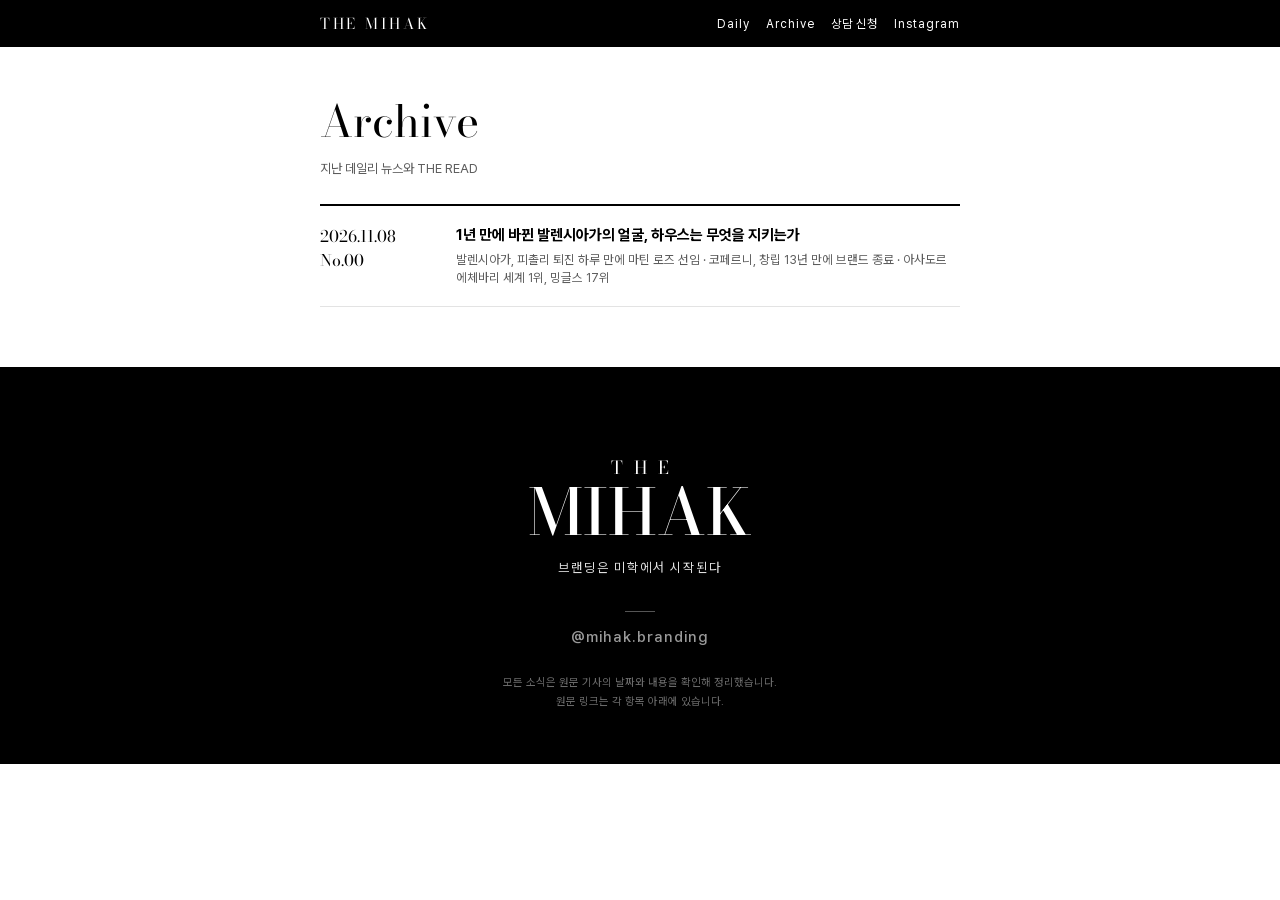
==== archive/index.html @ 6b68cc89 "THE MIHAK 홈페이지 개설 · 데일리 No.00 2026.11.08" ====
<!doctype html>
<html lang="ko">
<head>
<meta charset="utf-8">
<meta name="viewport" content="width=device-width, initial-scale=1, viewport-fit=cover">
<title>Archive — THE MIHAK</title>
<meta name="description" content="더 미학 데일리 지난호">
<meta property="og:title" content="Archive — THE MIHAK">
<meta property="og:description" content="더 미학 데일리 지난호">
<meta property="og:site_name" content="THE MIHAK">
<link rel="preconnect" href="https://fonts.googleapis.com"><link rel="preconnect" href="https://fonts.gstatic.com" crossorigin>
<link rel="stylesheet" href="https://fonts.googleapis.com/css2?family=Bodoni+Moda:ital,opsz,wght@0,6..96,400..700;1,6..96,400..700&display=swap">
<style>@font-face{font-family:'Pretendard';src:url('../assets/fonts/PretendardVariable.woff2') format('woff2');font-weight:45 920;font-display:swap}</style>
<link rel="stylesheet" href="../assets/mihak.css">
</head>
<body>
<div class="topnav"><div class="wrap"><a class="brand" href="../">THE MIHAK</a><nav>
<a href="../">Daily</a><a href="../archive/">Archive</a><a href="https://forms.gle/mGsi1SWmPyqKrdEK9" target="_blank" rel="noopener">상담 신청</a><a href="https://www.instagram.com/mihak.branding/" target="_blank" rel="noopener">Instagram</a></nav></div></div>
<section class="arch"><div class="wrap"><h1>Archive</h1><p class="lead">지난 데일리 뉴스와 THE READ</p><ul><li><a href="../issues/2026-11-08/"><span class="d">2026.11.08<br>No.00</span><span class="t">1년 만에 바뀐 발렌시아가의 얼굴, 하우스는 무엇을 지키는가<span class="s">발렌시아가, 피촐리 퇴진 하루 만에 마틴 로즈 선임 · 코페르니, 창립 13년 만에 브랜드 종료 · 아사도르 에체바리 세계 1위, 밍글스 17위</span></span></a></li></ul></div></section><footer class="foot"><div class="wrap">
<div class="logo"><span class="the">THE</span><span class="mk">MIHAK</span></div>
<p class="tagline">브랜딩은 미학에서 시작된다</p>
<div class="rule"></div>
<a class="ig" href="https://www.instagram.com/mihak.branding/" target="_blank" rel="noopener">@mihak.branding</a>
<p class="small">모든 소식은 원문 기사의 날짜와 내용을 확인해 정리했습니다.<br>원문 링크는 각 항목 아래에 있습니다.</p>
</div></footer>
</body>
</html>
---- assets/mihak.css ----
/* Layout: one 680px editorial column; black bands for TOC, THE READ and footer; white paper elsewhere. Single light look, NEOVIVI black & white. */
:root{--k:#000;--w:#fff;--paper:#f4f4f4;--g1:#8a8a8a;--g2:#5c5c5c;--g3:#bdbdbd;--line:#e3e3e3;--line-d:#2b2b2b;--body:#333;
--serif:'Bodoni Moda','Didot','Times New Roman',serif;--sans:'Pretendard','Apple SD Gothic Neo','Noto Sans KR',sans-serif;color-scheme:light}
*{box-sizing:border-box}
html{background:var(--w)}
body{background:var(--w);color:var(--k);font-family:var(--sans);margin:0;-webkit-font-smoothing:antialiased;word-break:keep-all}
a{color:inherit;text-decoration:none}
a:focus-visible{outline:2px solid var(--k);outline-offset:2px}
.wrap{max-width:680px;margin:0 auto;padding-left:max(20px,env(safe-area-inset-left,0px));padding-right:max(20px,env(safe-area-inset-right,0px))}
[class]{font-optical-sizing:none;font-variation-settings:"opsz" 24}
.cap{font-size:10px;letter-spacing:.32em;font-weight:600;text-transform:uppercase}
.mast{padding-block:20px 44px;text-align:center}
.folio{display:flex;justify-content:space-between;align-items:center;padding-bottom:11px;border-bottom:1px solid var(--k);gap:12px}
.folio a{font-size:12px;font-weight:600}
.date{margin-top:34px;font-size:12px;font-weight:600;letter-spacing:.14em;color:var(--g2)}
.date i{font-style:normal;color:var(--g3);margin:0 10px;font-weight:400}
.logo{display:flex;flex-direction:column;align-items:center;margin-top:20px;line-height:1}
.logo .the{font-family:var(--serif);font-size:18px;letter-spacing:.6em;padding-left:.6em}
.logo .mk{font-family:var(--serif);font-size:clamp(76px,19vw,124px);font-weight:500;line-height:.92;margin-top:6px}
.tagline{margin-top:18px;font-size:13px;letter-spacing:.14em;color:var(--g2)}
.toc{background:var(--k);color:var(--w)}
.toc .wrap{display:grid;grid-template-columns:repeat(5,minmax(0,1fr));padding-block:6px}
.toc-item{text-align:center;padding:14px 2px 13px;border-right:1px solid var(--line-d);display:flex;flex-direction:column;gap:4px}
.toc-item:last-child{border-right:none}
.toc-en{font-family:var(--serif);font-size:12px;letter-spacing:.08em}
.toc-ko{font-size:11px;color:#9a9a9a}.toc-ko b{color:var(--w);font-weight:600}
.read{background:var(--k);color:var(--w);border-top:1px solid var(--line-d)}
.read .wrap{padding-block:52px 50px}
.read .kick{font-family:var(--serif);font-size:13px;letter-spacing:.3em;color:#9a9a9a}
.read h2{font-size:clamp(26px,6vw,34px);font-weight:600;line-height:1.35;letter-spacing:-.02em;margin:14px 0 0;text-wrap:balance}
.read .lede{font-size:14px;line-height:1.85;color:#cfcfcf;margin:16px 0 0}
.read ol{list-style:none;margin:26px 0 0;padding:0;border-top:1px solid var(--line-d)}
.read li{padding:16px 0;border-bottom:1px solid var(--line-d);font-size:14px;line-height:1.75;color:#dadada}
.read li b{display:block;font-family:var(--serif);font-weight:400;font-size:15px;color:var(--w);letter-spacing:.06em;margin-bottom:4px}
.read .card{margin-top:22px;font-size:12px;color:#8a8a8a;letter-spacing:.04em}
.picks .wrap{padding-block:50px 44px}
.sec-head{text-align:center;margin-bottom:24px}
.sec-head .bar{font-size:11px;font-weight:600;letter-spacing:.16em;color:var(--g2)}
.sec-head h2{font-family:var(--serif);font-weight:400;font-size:44px;margin:10px 0 0;line-height:1.1}
.sec-head h2 em{font-style:italic}
.sec-head p{font-size:12px;color:var(--g1);margin:8px 0 0}
.picks ol{list-style:none;margin:0;padding:0}
.pick{display:grid;grid-template-columns:44px minmax(0,1fr);border-top:1px solid var(--line);padding:16px 0}
.pick:first-child{border-top:1px solid var(--k)}.pick:last-child{border-bottom:1px solid var(--k)}
.pick-no{font-family:var(--serif);font-style:italic;font-size:22px;line-height:1;padding-top:3px}
.chip{display:inline-block;font-size:10px;font-weight:700;letter-spacing:.08em;padding:3px 7px 2px;background:var(--k);color:var(--w)}
.pick-h{font-size:16px;font-weight:700;line-height:1.5;margin:8px 0 0;letter-spacing:-.02em}
.pick-why{font-size:12.5px;color:var(--g2);line-height:1.6;margin:5px 0 0}
.band{background:var(--k);color:var(--w);text-align:center}
.band .wrap{padding-block:34px 32px}
.band .b-t{font-family:var(--serif);font-size:34px;line-height:1.1}.band .b-t em{font-style:italic}
.band .cap{display:block;color:#8a8a8a;margin-top:10px}
.cat .wrap{padding-block:44px 8px}
.cat-head{display:flex;align-items:flex-end;gap:16px;border-top:2px solid var(--k);padding-block:14px;border-bottom:1px solid var(--line)}
.cat-idx{font-family:var(--serif);font-style:italic;font-size:46px;line-height:.85}
.cat-en{display:block;font-family:var(--serif);font-size:32px;line-height:1}
.cat-sub{display:block;margin-top:7px;font-size:10px;color:var(--g1);letter-spacing:.2em}
.cat-sub b{color:var(--k);font-weight:700;letter-spacing:.04em;margin-right:8px}
.item{display:grid;grid-template-columns:36px minmax(0,1fr);padding:20px 0 19px;border-bottom:1px solid var(--line)}
.item:last-of-type{border-bottom:none}
.item-no{font-family:var(--serif);font-style:italic;font-size:15px;color:var(--g1)}
.item-body{min-width:0}
.item-meta{display:flex;flex-wrap:wrap;gap:8px;align-items:center}
.side{font-size:9.5px;font-weight:700;letter-spacing:.08em;padding:3px 7px 2px}
.side.dom{background:var(--k);color:var(--w)}.side.glo{background:#e6e6e6;color:var(--k)}
.type{font-size:11px;font-weight:600;color:var(--k);border:1px solid var(--k);padding:2px 6px 1px}
.wid{font-size:10px;color:var(--g2)}
.item-h{font-size:16px;font-weight:700;line-height:1.5;letter-spacing:-.02em;margin:9px 0 0}
.item-s{font-size:13px;color:var(--body);line-height:1.8;margin:6px 0 0}
.item-src{display:flex;flex-wrap:wrap;justify-content:space-between;gap:6px 12px;margin-top:10px;font-size:11px;color:var(--g1)}
.item-src a{color:var(--k);font-weight:600;border-bottom:1px solid var(--k);padding-bottom:1px}
.sep{color:var(--g3);margin:0 8px}.arr{font-family:var(--serif)}
.note{margin:2px 0 24px;background:var(--paper);padding:15px 18px;border-left:2px solid var(--k)}
.note-k{font-size:9.5px;letter-spacing:.3em;font-weight:700;margin:0 0 5px}
.note p{font-size:12.5px;color:var(--body);line-height:1.7;margin:0}
.memo{background:var(--paper);margin-top:36px}
.memo .wrap{padding-block:36px 44px}
.memo .m-t{font-weight:700;font-size:24px;letter-spacing:-.02em;margin:12px 0 12px;padding-bottom:12px;border-bottom:1px solid var(--k)}
.memo ul{list-style:none;margin:0;padding:0}
.memo li{font-size:12.5px;color:var(--body);line-height:1.8;padding-left:16px;position:relative}
.memo li::before{content:"—";position:absolute;left:0;color:var(--g3)}
.foot{background:var(--k);color:var(--w);text-align:center}
.foot .wrap{padding-block:72px 42px}
.foot .logo .mk{font-size:64px}
.foot .tagline{color:#e0e0e0}
.foot .rule{width:30px;height:1px;background:#555;margin:36px auto 0}
.foot .ig{display:inline-block;margin-top:16px;font-size:15px;letter-spacing:.06em;color:#9a9a9a;font-weight:500}
.foot .small{font-size:11px;color:#6a6a6a;margin-top:28px;line-height:1.7}
@media (max-width:520px){
 .toc .wrap{grid-template-columns:repeat(3,minmax(0,1fr))}
 .toc-item:nth-child(3){border-right:none}
 .toc-item:nth-child(n+4){border-top:1px solid var(--line-d)}
 .cat-en{font-size:26px}.cat-idx{font-size:38px}.sec-head h2{font-size:36px}
 .item{grid-template-columns:28px minmax(0,1fr)}.pick{grid-template-columns:32px minmax(0,1fr)}
}

.topnav{background:var(--k);color:var(--w)}
.topnav .wrap{display:flex;justify-content:space-between;align-items:center;gap:12px;padding-block:12px;font-size:12px;letter-spacing:.08em}
.topnav .brand{font-family:var(--serif);font-size:15px;letter-spacing:.18em}
.topnav nav{display:flex;gap:16px;flex-wrap:wrap}
.topnav a:hover{text-decoration:underline}
.arch .wrap{padding-block:40px 60px}
.arch h1{font-family:var(--serif);font-weight:400;font-size:44px;margin:0 0 6px}
.arch .lead{color:var(--g2);font-size:13px;margin:0 0 28px}
.arch ul{list-style:none;margin:0;padding:0;border-top:2px solid var(--k)}
.arch li{border-bottom:1px solid var(--line)}
.arch li a{display:grid;grid-template-columns:120px minmax(0,1fr);gap:16px;padding:18px 0}
.arch .d{font-family:var(--serif);font-size:16px}
.arch .t{font-size:15px;font-weight:700;line-height:1.5}
.arch .s{display:block;font-size:12.5px;color:var(--g2);font-weight:400;margin-top:4px}
@media (max-width:520px){.arch li a{grid-template-columns:1fr;gap:4px}}
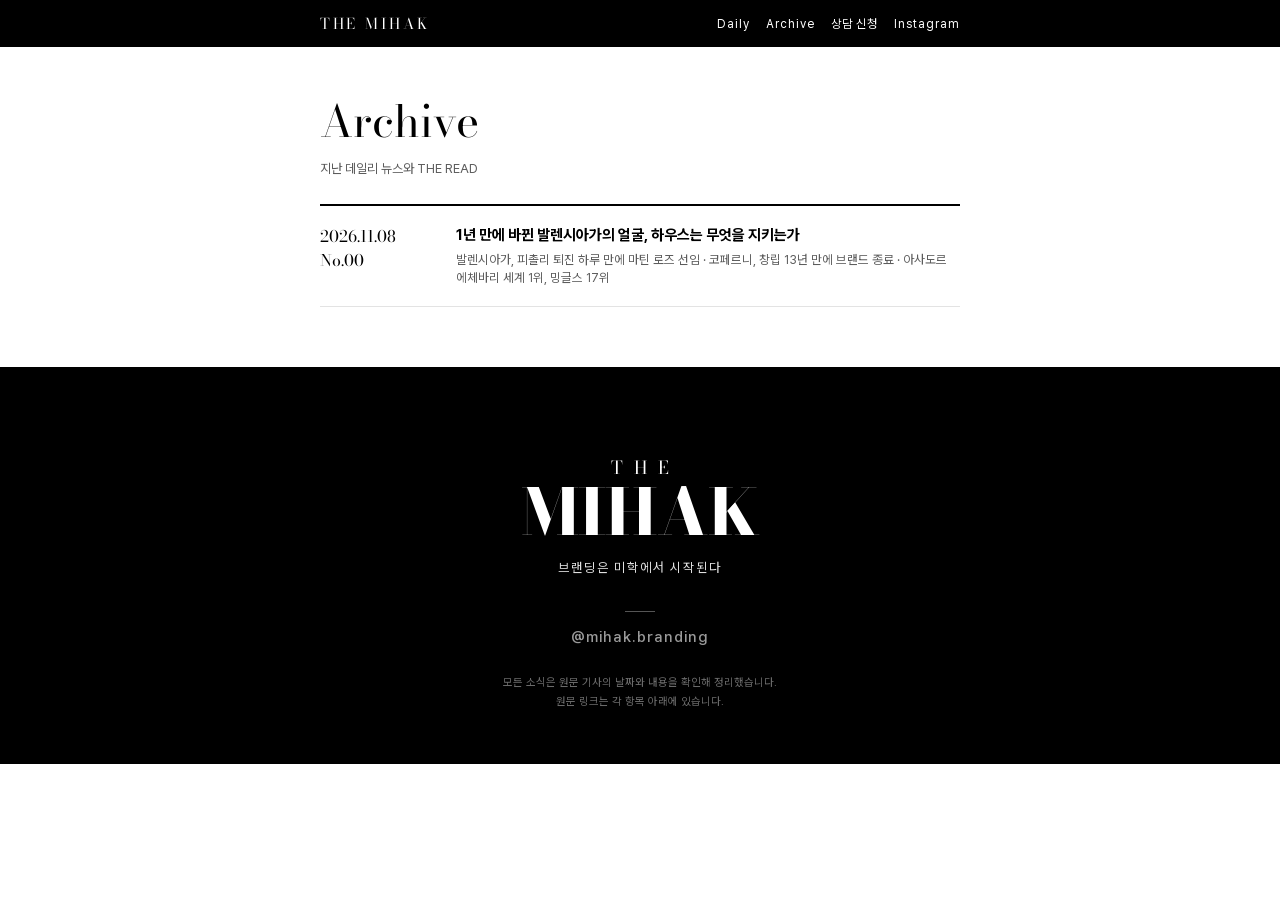
==== commit be976b7d: "로고: 보그처럼 굵고 대비 있게 Co-Authored-By: Claude Opus 5.5 <noreply@anthropic.com> Claude-Session: https://cl" ====
--- a/archive/index.html
+++ b/archive/index.html
@@ -9,7 +9,7 @@
 <meta property="og:description" content="더 미학 데일리 지난호">
 <meta property="og:site_name" content="THE MIHAK">
 <link rel="preconnect" href="https://fonts.googleapis.com"><link rel="preconnect" href="https://fonts.gstatic.com" crossorigin>
-<link rel="stylesheet" href="https://fonts.googleapis.com/css2?family=Bodoni+Moda:ital,opsz,wght@0,6..96,400..700;1,6..96,400..700&display=swap">
+<link rel="stylesheet" href="https://fonts.googleapis.com/css2?family=Bodoni+Moda:ital,opsz,wght@0,6..96,400..900;1,6..96,400..900&display=swap">
 <style>@font-face{font-family:'Pretendard';src:url('../assets/fonts/PretendardVariable.woff2') format('woff2');font-weight:45 920;font-display:swap}</style>
 <link rel="stylesheet" href="../assets/mihak.css">
 </head>
--- a/assets/mihak.css
+++ b/assets/mihak.css
@@ -16,7 +16,7 @@
 .date i{font-style:normal;color:var(--g3);margin:0 10px;font-weight:400}
 .logo{display:flex;flex-direction:column;align-items:center;margin-top:20px;line-height:1}
 .logo .the{font-family:var(--serif);font-size:18px;letter-spacing:.6em;padding-left:.6em}
-.logo .mk{font-family:var(--serif);font-size:clamp(76px,19vw,124px);font-weight:500;line-height:.92;margin-top:6px}
+.logo .mk{font-family:var(--serif);font-size:clamp(76px,19vw,124px);font-weight:800;letter-spacing:-.01em;font-variation-settings:"opsz" 60;line-height:.92;margin-top:6px}
 .tagline{margin-top:18px;font-size:13px;letter-spacing:.14em;color:var(--g2)}
 .toc{background:var(--k);color:var(--w)}
 .toc .wrap{display:grid;grid-template-columns:repeat(5,minmax(0,1fr));padding-block:6px}
@@ -37,28 +37,28 @@
 .sec-head{text-align:center;margin-bottom:24px}
 .sec-head .bar{font-size:11px;font-weight:600;letter-spacing:.16em;color:var(--g2)}
 .sec-head h2{font-family:var(--serif);font-weight:400;font-size:44px;margin:10px 0 0;line-height:1.1}
-.sec-head h2 em{font-style:italic}
+.sec-head h2 em{font-style:normal}
 .sec-head p{font-size:12px;color:var(--g1);margin:8px 0 0}
 .picks ol{list-style:none;margin:0;padding:0}
 .pick{display:grid;grid-template-columns:44px minmax(0,1fr);border-top:1px solid var(--line);padding:16px 0}
 .pick:first-child{border-top:1px solid var(--k)}.pick:last-child{border-bottom:1px solid var(--k)}
-.pick-no{font-family:var(--serif);font-style:italic;font-size:22px;line-height:1;padding-top:3px}
+.pick-no{font-family:var(--sans);font-weight:600;font-size:22px;line-height:1;padding-top:3px}
 .chip{display:inline-block;font-size:10px;font-weight:700;letter-spacing:.08em;padding:3px 7px 2px;background:var(--k);color:var(--w)}
 .pick-h{font-size:16px;font-weight:700;line-height:1.5;margin:8px 0 0;letter-spacing:-.02em}
 .pick-why{font-size:12.5px;color:var(--g2);line-height:1.6;margin:5px 0 0}
 .band{background:var(--k);color:var(--w);text-align:center}
 .band .wrap{padding-block:34px 32px}
-.band .b-t{font-family:var(--serif);font-size:34px;line-height:1.1}.band .b-t em{font-style:italic}
+.band .b-t{font-family:var(--serif);font-size:34px;line-height:1.1}.band .b-t em{font-style:normal}
 .band .cap{display:block;color:#8a8a8a;margin-top:10px}
 .cat .wrap{padding-block:44px 8px}
 .cat-head{display:flex;align-items:flex-end;gap:16px;border-top:2px solid var(--k);padding-block:14px;border-bottom:1px solid var(--line)}
-.cat-idx{font-family:var(--serif);font-style:italic;font-size:46px;line-height:.85}
+.cat-idx{font-family:var(--serif);font-size:46px;line-height:.85}
 .cat-en{display:block;font-family:var(--serif);font-size:32px;line-height:1}
 .cat-sub{display:block;margin-top:7px;font-size:10px;color:var(--g1);letter-spacing:.2em}
 .cat-sub b{color:var(--k);font-weight:700;letter-spacing:.04em;margin-right:8px}
 .item{display:grid;grid-template-columns:36px minmax(0,1fr);padding:20px 0 19px;border-bottom:1px solid var(--line)}
 .item:last-of-type{border-bottom:none}
-.item-no{font-family:var(--serif);font-style:italic;font-size:15px;color:var(--g1)}
+.item-no{font-family:var(--sans);font-weight:600;font-size:15px;color:var(--g1)}
 .item-body{min-width:0}
 .item-meta{display:flex;flex-wrap:wrap;gap:8px;align-items:center}
 .side{font-size:9.5px;font-weight:700;letter-spacing:.08em;padding:3px 7px 2px}
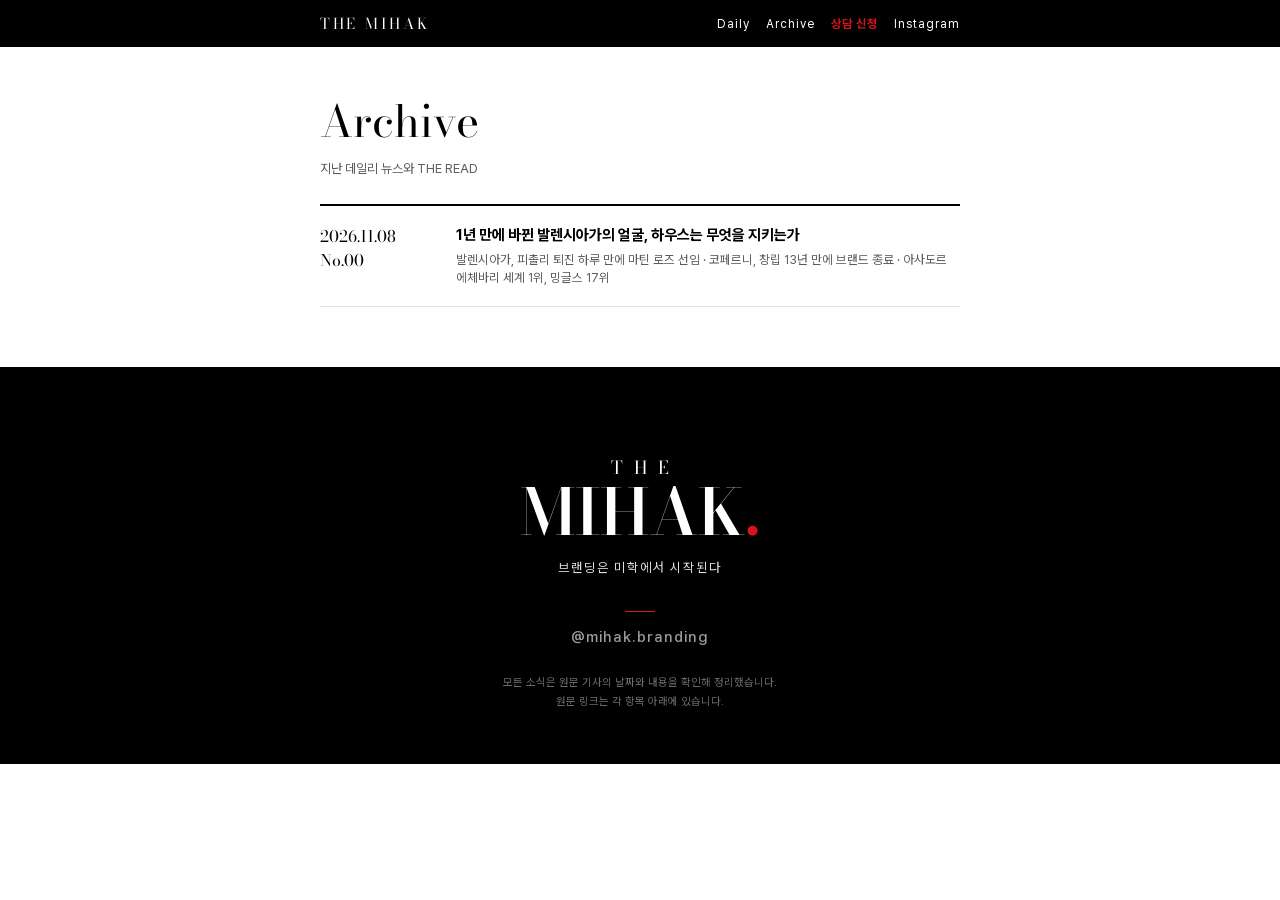
==== commit ffdd5ec9: "포인트 컬러 루즈 레드(#D7141A) 적용, 브리핑 섹션 렌더링 오류 수정·CSS 복구 Co-Authored-By: Claude Opus 5.5 <noreply@anthropic" ====
--- a/archive/index.html
+++ b/archive/index.html
@@ -15,9 +15,9 @@
 </head>
 <body>
 <div class="topnav"><div class="wrap"><a class="brand" href="../">THE MIHAK</a><nav>
-<a href="../">Daily</a><a href="../archive/">Archive</a><a href="https://forms.gle/mGsi1SWmPyqKrdEK9" target="_blank" rel="noopener">상담 신청</a><a href="https://www.instagram.com/mihak.branding/" target="_blank" rel="noopener">Instagram</a></nav></div></div>
+<a href="../">Daily</a><a href="../archive/">Archive</a><a class="cta" href="https://forms.gle/mGsi1SWmPyqKrdEK9" target="_blank" rel="noopener">상담 신청</a><a href="https://www.instagram.com/mihak.branding/" target="_blank" rel="noopener">Instagram</a></nav></div></div>
 <section class="arch"><div class="wrap"><h1>Archive</h1><p class="lead">지난 데일리 뉴스와 THE READ</p><ul><li><a href="../issues/2026-11-08/"><span class="d">2026.11.08<br>No.00</span><span class="t">1년 만에 바뀐 발렌시아가의 얼굴, 하우스는 무엇을 지키는가<span class="s">발렌시아가, 피촐리 퇴진 하루 만에 마틴 로즈 선임 · 코페르니, 창립 13년 만에 브랜드 종료 · 아사도르 에체바리 세계 1위, 밍글스 17위</span></span></a></li></ul></div></section><footer class="foot"><div class="wrap">
-<div class="logo"><span class="the">THE</span><span class="mk">MIHAK</span></div>
+<div class="logo"><span class="the">THE</span><span class="mk">MIHAK<span class="dot">.</span></span></div>
 <p class="tagline">브랜딩은 미학에서 시작된다</p>
 <div class="rule"></div>
 <a class="ig" href="https://www.instagram.com/mihak.branding/" target="_blank" rel="noopener">@mihak.branding</a>
--- a/assets/mihak.css
+++ b/assets/mihak.css
@@ -16,7 +16,7 @@
 .date i{font-style:normal;color:var(--g3);margin:0 10px;font-weight:400}
 .logo{display:flex;flex-direction:column;align-items:center;margin-top:20px;line-height:1}
 .logo .the{font-family:var(--serif);font-size:18px;letter-spacing:.6em;padding-left:.6em}
-.logo .mk{font-family:var(--serif);font-size:clamp(76px,19vw,124px);font-weight:800;letter-spacing:-.01em;font-variation-settings:"opsz" 60;line-height:.92;margin-top:6px}
+.logo .mk{font-family:var(--serif);font-size:clamp(76px,19vw,124px);font-weight:600;letter-spacing:0;font-variation-settings:"opsz" 36;line-height:.92;margin-top:6px}
 .tagline{margin-top:18px;font-size:13px;letter-spacing:.14em;color:var(--g2)}
 .toc{background:var(--k);color:var(--w)}
 .toc .wrap{display:grid;grid-template-columns:repeat(5,minmax(0,1fr));padding-block:6px}
@@ -25,14 +25,29 @@
 .toc-en{font-family:var(--serif);font-size:12px;letter-spacing:.08em}
 .toc-ko{font-size:11px;color:#9a9a9a}.toc-ko b{color:var(--w);font-weight:600}
 .read{background:var(--k);color:var(--w);border-top:1px solid var(--line-d)}
-.read .wrap{padding-block:52px 50px}
-.read .kick{font-family:var(--serif);font-size:13px;letter-spacing:.3em;color:#9a9a9a}
-.read h2{font-size:clamp(26px,6vw,34px);font-weight:600;line-height:1.35;letter-spacing:-.02em;margin:14px 0 0;text-wrap:balance}
-.read .lede{font-size:14px;line-height:1.85;color:#cfcfcf;margin:16px 0 0}
-.read ol{list-style:none;margin:26px 0 0;padding:0;border-top:1px solid var(--line-d)}
-.read li{padding:16px 0;border-bottom:1px solid var(--line-d);font-size:14px;line-height:1.75;color:#dadada}
-.read li b{display:block;font-family:var(--serif);font-weight:400;font-size:15px;color:var(--w);letter-spacing:.06em;margin-bottom:4px}
-.read .card{margin-top:22px;font-size:12px;color:#8a8a8a;letter-spacing:.04em}
+.read .wrap{padding-block:60px 60px}
+.read p{text-wrap:pretty;word-break:keep-all}
+.read .kick{font-size:13px;font-weight:700;letter-spacing:.16em;color:#a8a8a8}
+.read h2{font-size:clamp(28px,7vw,38px);font-weight:700;line-height:1.32;letter-spacing:-.025em;margin:16px 0 0;text-wrap:balance}
+.rs{margin-top:48px}
+.rs-k{display:flex;align-items:baseline;gap:12px;margin:0 0 16px;padding-bottom:12px;border-bottom:1px solid #2c2c2c}
+.rs-n{font-family:var(--serif);font-size:15px;color:#8a8a8a;letter-spacing:.04em}
+.rs-t{font-size:clamp(19px,5vw,22px);font-weight:800;letter-spacing:.1em;line-height:1.2;
+ background:linear-gradient(100deg,#9a9a9a 0%,#fff 30%,#d9d9d9 45%,#fff 55%,#b8b8b8 70%,#fff 100%);background-size:220% 100%;
+ -webkit-background-clip:text;background-clip:text;color:transparent;animation:shine 6s linear infinite}
+@keyframes shine{from{background-position:120% 0}to{background-position:-100% 0}}
+@media (prefers-reduced-motion:reduce){.rs-t{animation:none}}
+.rs p:not(.rs-k),.fy p:not(.rs-k){font-size:16.5px;line-height:1.95;color:#ededed;margin:0 0 16px;letter-spacing:-.005em}
+.rq{margin:52px 0 0;padding:34px 4px;border-top:1px solid #fff;border-bottom:1px solid #fff;text-align:center;
+ font-size:clamp(24px,6.4vw,32px);font-weight:700;line-height:1.45;letter-spacing:-.025em;text-wrap:balance;word-break:keep-all}
+.fy{margin-top:52px;background:var(--w);color:var(--k);padding:30px 24px 28px}
+.fy .rs-k{border-bottom-color:#d9d9d9}
+.fy .rs-n{color:#777}
+.fy .rs-t{background:none;color:var(--k);-webkit-background-clip:border-box;background-clip:border-box;animation:none}
+.fy p:not(.rs-k){color:#222}
+.fy-cta{display:inline-block;margin-top:6px;font-size:14px;font-weight:700;color:var(--k);border-bottom:1.5px solid var(--k);padding-bottom:2px}
+.read .card{margin-top:28px;font-size:13px;color:#9a9a9a;letter-spacing:.02em}
+.read .card a{white-space:nowrap;color:var(--w);border-bottom:1px solid #777;padding-bottom:1px}
 .picks .wrap{padding-block:50px 44px}
 .sec-head{text-align:center;margin-bottom:24px}
 .sec-head .bar{font-size:11px;font-weight:600;letter-spacing:.16em;color:var(--g2)}
@@ -109,3 +124,19 @@
 .arch .t{font-size:15px;font-weight:700;line-height:1.5}
 .arch .s{display:block;font-size:12.5px;color:var(--g2);font-weight:400;margin-top:4px}
 @media (max-width:520px){.arch li a{grid-template-columns:1fr;gap:4px}}
+/* Accent — Rouge Red #D7141A: only for emphasis */
+:root{--rouge:#D7141A}
+.logo .dot{color:var(--rouge)}
+.date i{color:var(--rouge)}
+.read .kick b{color:var(--rouge);font-weight:800}
+.rs-n,.fy .rs-n{color:var(--rouge);font-family:var(--sans);font-weight:800;font-size:14px}
+.rq{border-top:2px solid var(--rouge);border-bottom:2px solid var(--rouge)}
+.fy-cta{color:var(--rouge);border-bottom-color:var(--rouge)}
+.read .card a{border-bottom-color:var(--rouge)}
+.sec-head h2 em,.band .b-t em{color:var(--rouge)}
+.pick-no,.cat-idx{color:var(--rouge)}
+.chip{background:var(--rouge)}
+.wid{color:var(--rouge);font-weight:700}
+.note{border-left-color:var(--rouge)}
+.foot .rule{background:var(--rouge)}
+.topnav .cta{color:var(--rouge);font-weight:700}
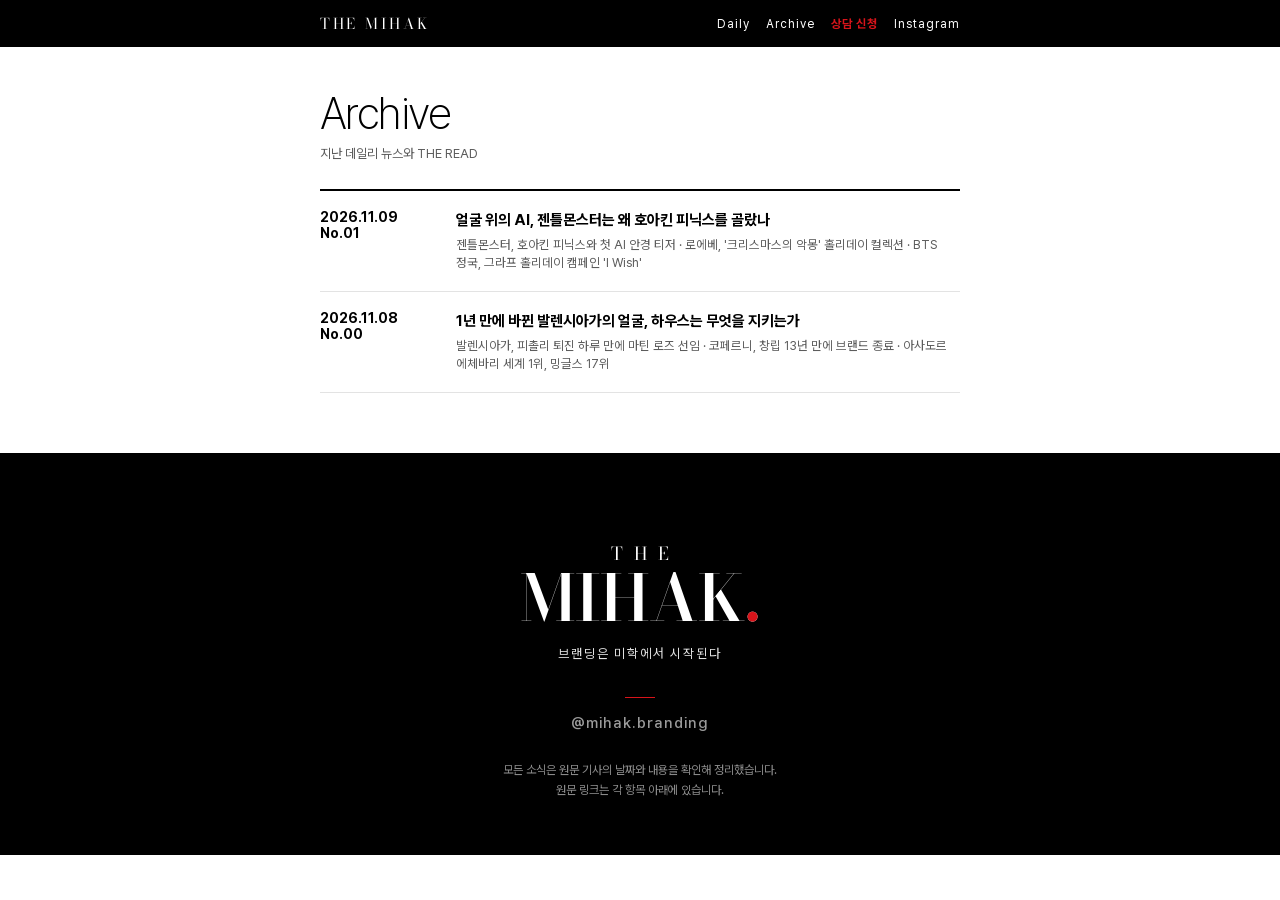
==== commit 383774c6: "데일리 2026.11.09" ====
--- a/archive/index.html
+++ b/archive/index.html
@@ -16,7 +16,7 @@
 <body>
 <div class="topnav"><div class="wrap"><a class="brand" href="../">THE MIHAK</a><nav>
 <a href="../">Daily</a><a href="../archive/">Archive</a><a class="cta" href="https://forms.gle/mGsi1SWmPyqKrdEK9" target="_blank" rel="noopener">상담 신청</a><a href="https://www.instagram.com/mihak.branding/" target="_blank" rel="noopener">Instagram</a></nav></div></div>
-<section class="arch"><div class="wrap"><h1>Archive</h1><p class="lead">지난 데일리 뉴스와 THE READ</p><ul><li><a href="../issues/2026-11-08/"><span class="d">2026.11.08<br>No.00</span><span class="t">1년 만에 바뀐 발렌시아가의 얼굴, 하우스는 무엇을 지키는가<span class="s">발렌시아가, 피촐리 퇴진 하루 만에 마틴 로즈 선임 · 코페르니, 창립 13년 만에 브랜드 종료 · 아사도르 에체바리 세계 1위, 밍글스 17위</span></span></a></li></ul></div></section><footer class="foot"><div class="wrap">
+<section class="arch"><div class="wrap"><h1>Archive</h1><p class="lead">지난 데일리 뉴스와 THE READ</p><ul><li><a href="../issues/2026-11-09/"><span class="d">2026.11.09<br>No.01</span><span class="t">얼굴 위의 AI, 젠틀몬스터는 왜 호아킨 피닉스를 골랐나<span class="s">젠틀몬스터, 호아킨 피닉스와 첫 AI 안경 티저 · 로에베, &#x27;크리스마스의 악몽&#x27; 홀리데이 컬렉션 · BTS 정국, 그라프 홀리데이 캠페인 &#x27;I Wish&#x27;</span></span></a></li><li><a href="../issues/2026-11-08/"><span class="d">2026.11.08<br>No.00</span><span class="t">1년 만에 바뀐 발렌시아가의 얼굴, 하우스는 무엇을 지키는가<span class="s">발렌시아가, 피촐리 퇴진 하루 만에 마틴 로즈 선임 · 코페르니, 창립 13년 만에 브랜드 종료 · 아사도르 에체바리 세계 1위, 밍글스 17위</span></span></a></li></ul></div></section><footer class="foot"><div class="wrap">
 <div class="logo"><span class="the">THE</span><span class="mk">MIHAK<span class="dot">.</span></span></div>
 <p class="tagline">브랜딩은 미학에서 시작된다</p>
 <div class="rule"></div>
--- a/assets/mihak.css
+++ b/assets/mihak.css
@@ -140,3 +140,59 @@
 .note{border-left-color:var(--rouge)}
 .foot .rule{background:var(--rouge)}
 .topnav .cta{color:var(--rouge);font-weight:700}
+/* Gothic headings below THE READ — Pretendard bold for legibility */
+.sec-head .bar{font-size:12px;font-weight:700;color:var(--k)}
+.sec-head h2{font-family:var(--sans);font-weight:800;font-size:clamp(34px,9vw,44px);letter-spacing:-.03em}
+.sec-head p{font-size:14px;color:var(--g2)}
+.pick-no{font-weight:800;font-size:24px}
+.chip{font-size:11px;padding:4px 8px 3px}
+.pick-h{font-size:17.5px;font-weight:800;line-height:1.45}
+.pick-why{font-size:14px;color:#444;line-height:1.7}
+.band .b-t{font-family:var(--sans);font-weight:800;font-size:clamp(30px,8vw,38px);letter-spacing:-.03em}
+.band .cap{font-size:11px;color:#a8a8a8}
+.toc-en{font-family:var(--sans);font-weight:700;font-size:12.5px;letter-spacing:.02em}
+.toc-ko{font-size:11.5px;color:#b0b0b0}
+.cat-head{gap:14px;align-items:center}
+.cat-idx{font-family:var(--sans);font-weight:800;font-size:40px;line-height:1}
+.cat-en{font-family:var(--sans);font-weight:800;font-size:clamp(26px,7vw,32px);letter-spacing:-.02em}
+.cat-sub{font-size:11px;color:var(--g2);letter-spacing:.14em}
+.cat-sub b{font-size:13px}
+.item-no{font-weight:800;color:var(--k);font-size:16px}
+.side{font-size:10.5px}
+.item-h{font-size:17.5px;font-weight:800;line-height:1.45}
+.item-s{font-size:14.5px;color:#2a2a2a;line-height:1.85}
+.item-src{font-size:12px;color:var(--g2)}
+.item-src a{font-size:12.5px}
+.note-k{font-size:11px;color:var(--rouge)}
+.note p{font-size:14px;color:#2a2a2a}
+.memo .cap{font-size:11px;font-weight:700}
+.memo li{font-size:14px;color:#2a2a2a}
+.foot .small{font-size:12px;color:#8a8a8a}
+.arch h1{font-family:var(--sans);font-weight:800;letter-spacing:-.03em}
+.arch .d{font-family:var(--sans);font-weight:700;font-size:14px}
+.read p,.item-s,.pick-why,.memo li,.note p{text-wrap:pretty}
+/* Section titles — uppercase wide Pretendard (option C) */
+.sec-head h2{font-weight:600;font-size:clamp(24px,6.6vw,30px);letter-spacing:.14em;padding-left:.14em;margin-top:12px}
+.band .b-t{font-weight:600;font-size:clamp(22px,6vw,28px);letter-spacing:.14em;padding-left:.14em}
+.cat-idx{font-weight:600;font-size:34px;letter-spacing:.02em}
+.cat-en{font-weight:600;font-size:clamp(18px,5vw,22px);letter-spacing:.14em;text-transform:uppercase}
+.pick-no{font-weight:700;font-size:20px}
+.pick-h,.item-h{font-weight:700}
+.toc-en{font-weight:600;letter-spacing:.08em;text-transform:uppercase;font-size:11px}
+.arch h1{font-weight:600;letter-spacing:.14em;text-transform:uppercase;font-size:30px}
+/* Section titles — option D: light + bold mix */
+.sec-head h2{font-weight:200;font-size:clamp(36px,10vw,46px);letter-spacing:-.035em;padding-left:0;margin-top:10px}
+.band .b-t{font-weight:200;font-size:clamp(34px,9vw,42px);letter-spacing:-.035em;padding-left:0}
+.sec-head h2 em,.band .b-t em{font-weight:700}
+.cat-idx{font-weight:700;font-size:36px;letter-spacing:-.02em}
+.cat-en{font-weight:200;font-size:clamp(28px,7.5vw,34px);letter-spacing:-.03em;text-transform:none}
+.toc-en{font-weight:500;letter-spacing:.01em;text-transform:none;font-size:12.5px}
+.arch h1{font-weight:200;letter-spacing:-.035em;text-transform:none;font-size:44px}
+/* Logo — light sweep + blinking rouge dot */
+.logo .mk{background:linear-gradient(105deg,#000 0%,#000 45%,#8f8f8f 48.5%,#e2e2e2 50%,#8f8f8f 51.5%,#000 55%,#000 100%);background-size:400% 100%;
+ -webkit-background-clip:text;background-clip:text;color:transparent;-webkit-text-fill-color:transparent;animation:logoShine 5.5s ease-in-out infinite}
+.foot .logo .mk{background-image:linear-gradient(105deg,#fff 0%,#fff 45%,#8a8a8a 48.5%,#fff 50%,#8a8a8a 51.5%,#fff 55%,#fff 100%)}
+.logo .dot{-webkit-text-fill-color:var(--rouge);color:var(--rouge);display:inline-block;animation:dotBlink 1.6s ease-in-out infinite}
+@keyframes logoShine{0%{background-position:100% 0}55%,100%{background-position:0% 0}}
+@keyframes dotBlink{0%,45%{opacity:1}60%,85%{opacity:.12}100%{opacity:1}}
+@media (prefers-reduced-motion:reduce){.logo .mk,.logo .dot{animation:none}}
